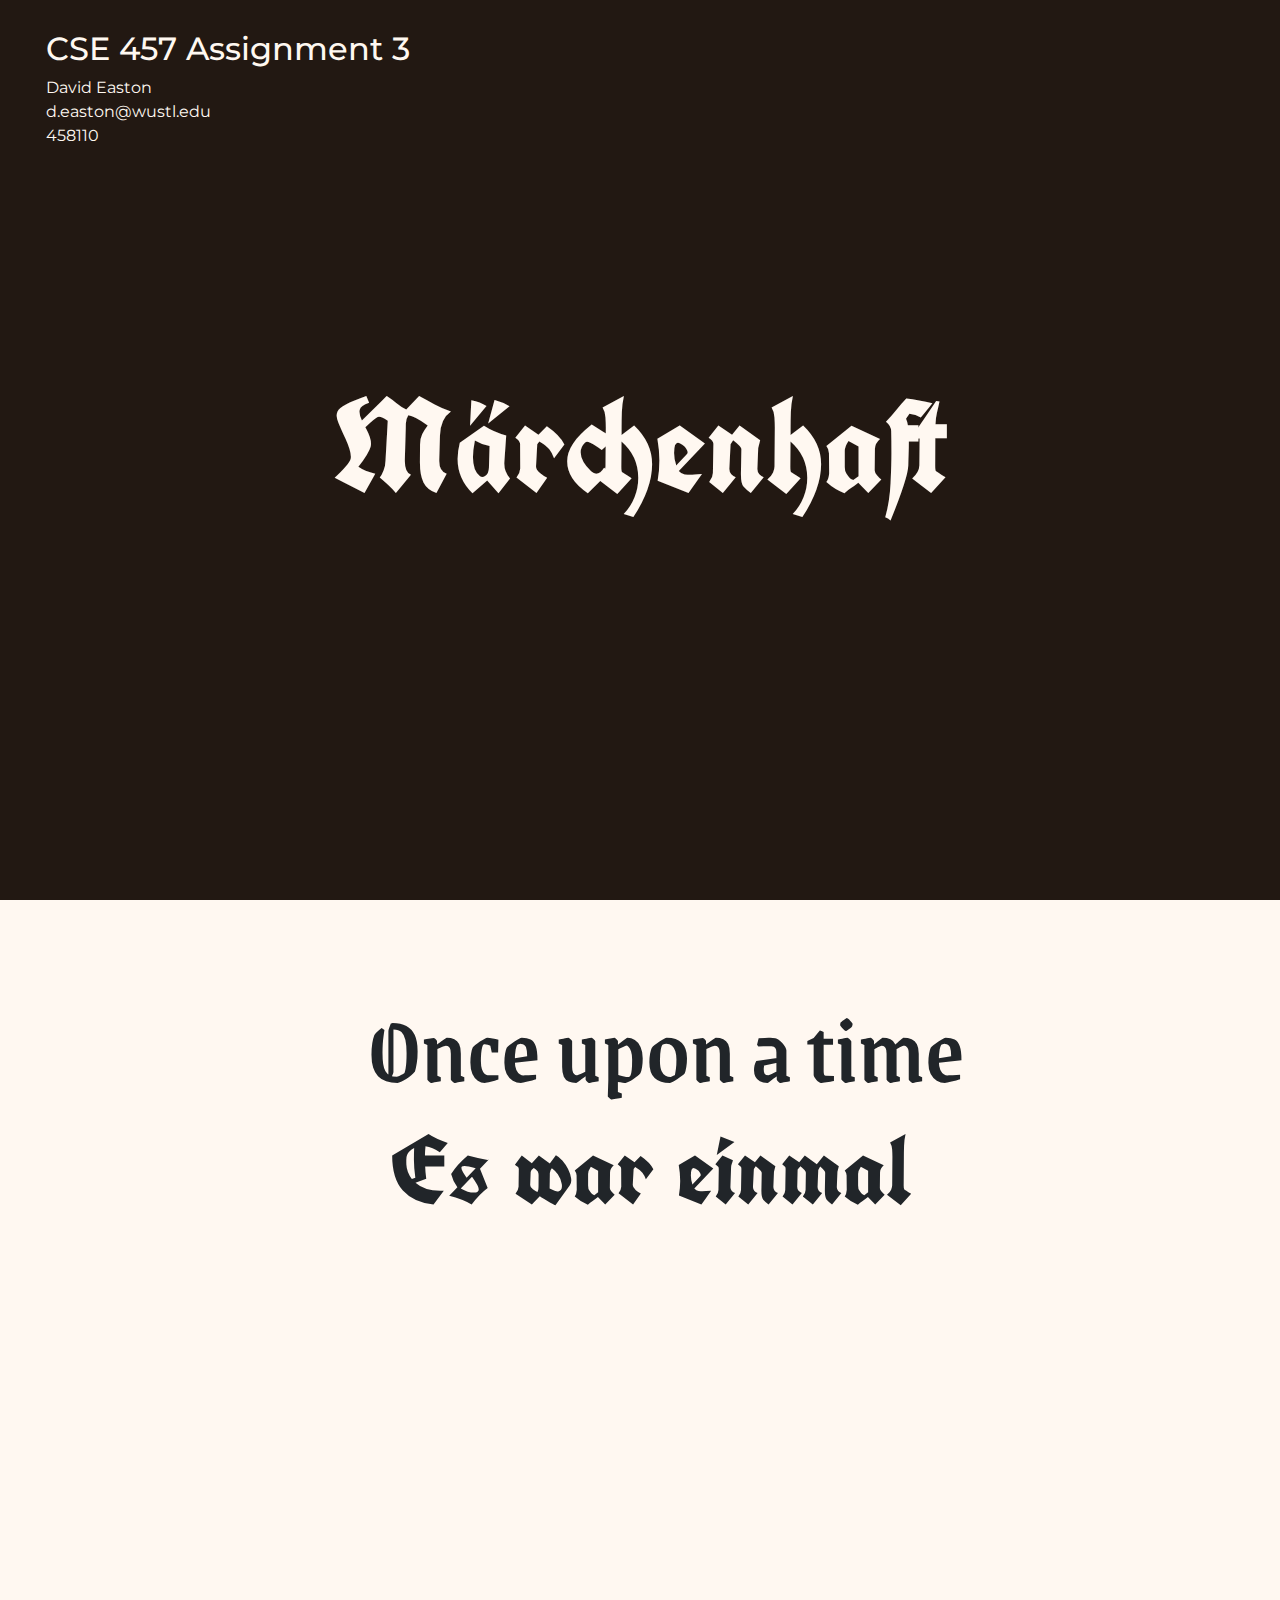
==== index.html @ a7b70faa "navbar working" ====
<!DOCTYPE html>
<html lang="en">
<head>
    <meta charset="UTF-8">
    <meta name="viewport" content="width=device-width, initial-scale=1.0">
    <title></title>

    <!-- Google font css -->
    <link href="https://fonts.googleapis.com/css2?family=UnifrakturCook:wght@700&display=swap" rel="stylesheet">    <!-- Fraktur for German font -->
    <link href="https://fonts.googleapis.com/css2?family=Grenze+Gotisch:wght@500&display=swap" rel="stylesheet">    <!-- Grenze Gotisch for English font -->
    <link href="https://fonts.googleapis.com/css2?family=Montserrat&family=UnifrakturCook:wght@700&display=swap" rel="stylesheet">  <!-- Montserrat for general-->
    <!-- bootstrap CSS -->
    <link rel="stylesheet" href="https://stackpath.bootstrapcdn.com/bootstrap/4.5.2/css/bootstrap.min.css" integrity="sha384-JcKb8q3iqJ61gNV9KGb8thSsNjpSL0n8PARn9HuZOnIxN0hoP+VmmDGMN5t9UJ0Z" crossorigin="anonymous">
    <!-- local css -->
    <link rel="stylesheet" href="css/style.css">
</head>
<body>
    <div id="lead-card">
        <div id="assignment-info">
            <h2 >CSE 457 Assignment 3</h2>
            <p class="subview-info">
                David Easton<br>
                d.easton@wustl.edu<br>
                458110
            </p>
        </div>
        <div id = "splash"> 
            <h1 id="title-text" class="german-font light"> Märchenhaft </h1>
        </div>
    </div>
    <div id="nav-card">
        <div class="content-wrapper">
            <h1 id="nav-head-eng" class="nav-head english-font"> Once upon a time </h1>
            <h1 id="nav-head-deu" class="nav-head german-font"> Es war einmal </h1> </h1>
            <div class="spacer"></div>
            <div id="navbar-wrapper"> 
                <div id="navbar">
                
                </div>
            </div>
        </div>
    </div>

    <h1 class="manuscript-font"></h1>

    <script src="https://d3js.org/d3.v6.min.js"></script>


    <script type="application/javascript" src="./model/key.js"></script>

    <script type="application/javascript" src="./js/navbar.js"></script>
    <script type="application/javascript" src="./js/funcs.js"></script>
    <script type="application/javascript" src="./js/main.js"></script>
    
</body>
</html>
---- css/style.css ----
@font-face {
    font-family: 'GoudyInitialen';
    src: url('GoudyIni.ttf') format('truetype'); /* Chrome 4+, Firefox 3.5, Opera 10+, Safari 3—5 */
    /* url('css/GoudyIni.woff') format('woff'), Chrome 6+, Firefox 3.6+, IE 9+, Safari 5.1+ */
}
 
 body {
     background-color: #FFF8F1;
     font-family: 'Montserrat', cursive;
 }

 /* div {
    display: inline-block;
    border: 1px solid lightgray;
   
} */

.spacer {
    height: 90px;
}

.light { 
    color:  #FFF8F1;
}

.german-font {
    font-family: 'UnifrakturCook', cursive;
}

.english-font {
    font-family: 'Grenze Gotisch', cursive;
}

.manuscript-font {
    font-family: 'GoudyInitialen';
    font-size: 200px;
}

.nav-head {
    font-size: 96px;
}

.content-wrapper {
    margin-top: 90px;
    width: 80%;
    margin-left: 10%;
    margin-right: 10%;
}

.navbar-tab { 
    fill: #FFF8F1;
    stroke: #221812;
    stroke-width: 3px;
    /* #221812 */

    padding: 15px;
    margin-top: 1em;

    font-size: 60px;
    color: #FFF8F1;
}

.navbar-tab-txt {
    font-size: 70px;
}

.active-tab {
    fill: #221812;
    stroke: #221812;
    stroke-width: 3px;
}

.active-tab-txt {
    fill: #FFF8F1;
    font-size: 70px;
    /* stroke: #221812;
    stroke-width: 3px; */
}



#lead-card {
    height: 100vh;
    background-color: #221812;
}

#nav-card {
    height: 200vh;
}

#splash {
    display: flex;
    justify-content: center;
    align-items: center;

    height: 60vh;
}

#title-text {
    font-size: 132px;
    color: #FFF8F1;;
}

#assignment-info {
    text-align: left;
    padding: 30px 30px;
    height: 20vh;
    margin-left: 1em;
    
    color:  #FFF8F1;
}

#nav-head-eng {
    text-align: left;
    padding-left: 240px;
}
#nav-head-deu {
    text-align: right;
    padding-right: 240px;
}

#navbar {
    display: flex;
    flex-direction: row;
    justify-content: space-around;
    align-items: center;
}

#navbar-wrapper {
    width: 90%;
    margin-left: 5%;
}
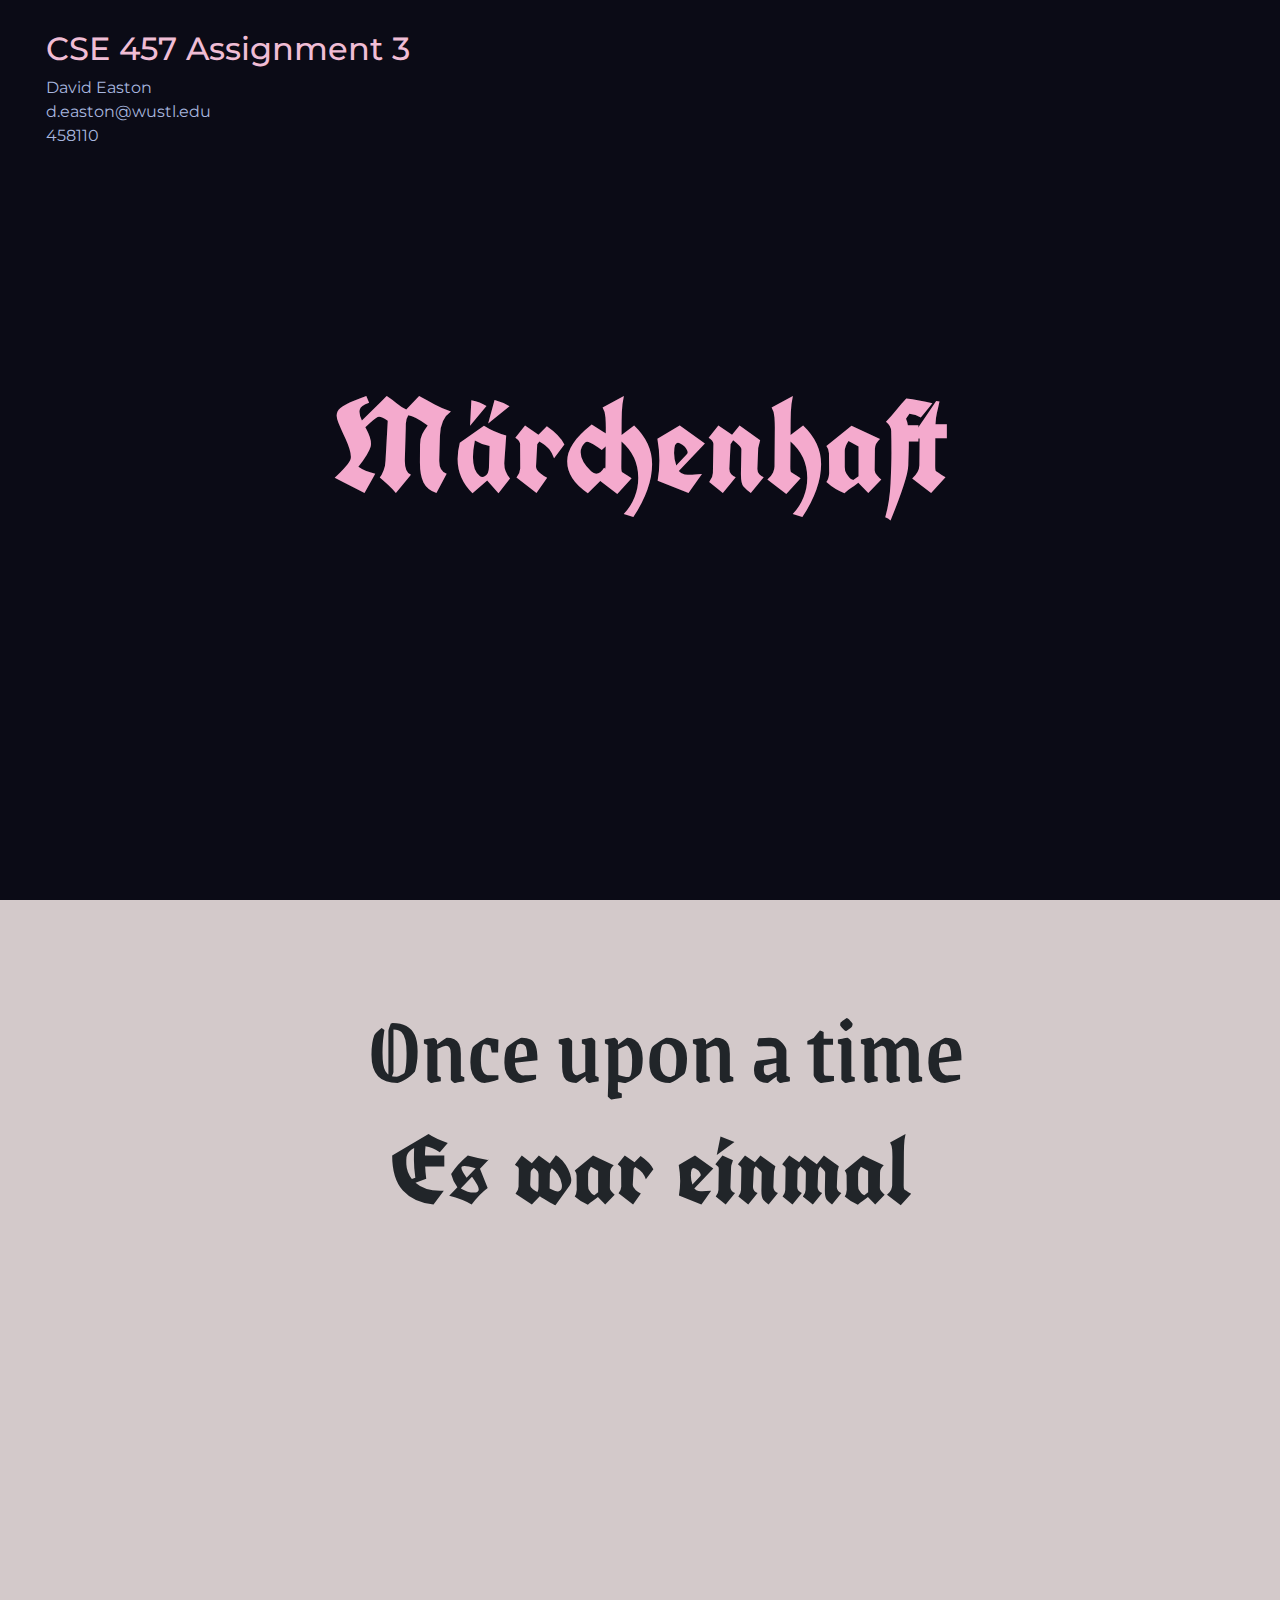
==== commit 896e872c: "text prep w python. generate token list for each language corpus" ====
--- a/index.html
+++ b/index.html
@@ -18,7 +18,7 @@
     <div id="lead-card">
         <div id="assignment-info">
             <h2 >CSE 457 Assignment 3</h2>
-            <p class="subview-info">
+            <p id="subview-info">
                 David Easton<br>
                 d.easton@wustl.edu<br>
                 458110
@@ -26,6 +26,7 @@
         </div>
         <div id = "splash"> 
             <h1 id="title-text" class="german-font light"> Märchenhaft </h1>
+            <!-- <img id="branches-bottom" src="./assets/tree.png"></img> -->
         </div>
     </div>
     <div id="nav-card">
@@ -35,10 +36,14 @@
             <div class="spacer"></div>
             <div id="navbar-wrapper"> 
                 <div id="navbar">
-                
                 </div>
             </div>
         </div>
+    </div>
+    <div class="spacer"></div>
+    <div id="column-card">
+        <div class="col"></div>
+        <div class="col"></div>
     </div>
 
     <h1 class="manuscript-font"></h1>
--- a/css/style.css
+++ b/css/style.css
@@ -6,7 +6,9 @@
 }
  
  body {
-     background-color: #FFF8F1;
+     /* background-color: #FFF8F1; */
+     background-color: #d3c9ca;
+     
      font-family: 'Montserrat', cursive;
  }
 
@@ -19,9 +21,13 @@
 .spacer {
     height: 90px;
 }
+.spacer-small {
+    height: 45px;
+}
 
 .light { 
-    color:  #FFF8F1;
+    /* color:  #FFF8F1; */
+    color: #f4aacd;
 }
 
 .german-font {
@@ -49,8 +55,8 @@
 }
 
 .navbar-tab { 
-    fill: #FFF8F1;
-    stroke: #221812;
+    fill: #d3c9ca;
+    stroke: #0b0b16;
     stroke-width: 3px;
     /* #221812 */
 
@@ -66,13 +72,13 @@
 }
 
 .active-tab {
-    fill: #221812;
-    stroke: #221812;
+    fill: #0b0b16;
+    stroke: #0b0b16;
     stroke-width: 3px;
 }
 
 .active-tab-txt {
-    fill: #FFF8F1;
+    fill:  #a7b6df;
     font-size: 70px;
     /* stroke: #221812;
     stroke-width: 3px; */
@@ -82,11 +88,12 @@
 
 #lead-card {
     height: 100vh;
-    background-color: #221812;
+    /* background-color: #221812; */
+    background-color: #0b0b16
 }
 
 #nav-card {
-    height: 200vh;
+    height: 40vh;
 }
 
 #splash {
@@ -99,7 +106,8 @@
 
 #title-text {
     font-size: 132px;
-    color: #FFF8F1;;
+    /* color: #FFF8F1; */
+    color: #f4aacd;
 }
 
 #assignment-info {
@@ -108,16 +116,35 @@
     height: 20vh;
     margin-left: 1em;
     
-    color:  #FFF8F1;
+    color:  #f0bdd5;
+}
+#subview-info {
+    /* color: #fffbd1; */
+    color:  #a7b6df;
 }
 
 #nav-head-eng {
     text-align: left;
     padding-left: 240px;
+    /* clip-path: polygon(0% 0%, 100% 50px, 100% 100%, 0% calc(100% - 50px));
+    background-color: #243e86; */
+
+    /* margin-left: 240px;
+    text-align: left;
+    padding: 40px;
+    clip-path: polygon(0px 20%, 95% 20%, 100% 80%, 5% 95%);
+    background-color: #243e86;
+    width: 700px; */
 }
 #nav-head-deu {
     text-align: right;
     padding-right: 240px;
+     /* margin-right: 240px; */
+   /* text-align: right;
+    padding: 40px;
+    clip-path: polygon(0px 20%, 95% 20%, 100% 80%, 5% 95%);
+    background-color: #243e86;
+    width: 700px; */
 }
 
 #navbar {
@@ -131,3 +158,25 @@
     width: 90%;
     margin-left: 5%;
 }
+
+#branches-bottom {
+    position: absolute;
+    bottom: 0;
+    right: 0;
+    height: 200px;
+    width: 300px;
+}
+
+#column-card {
+    display: flex;
+    flex-direction: row;
+    height: 200vh;    
+}
+
+.col {
+    display: flex;
+    flex-direction: column;
+
+    width: 42%;
+    margin-right: 3%;
+}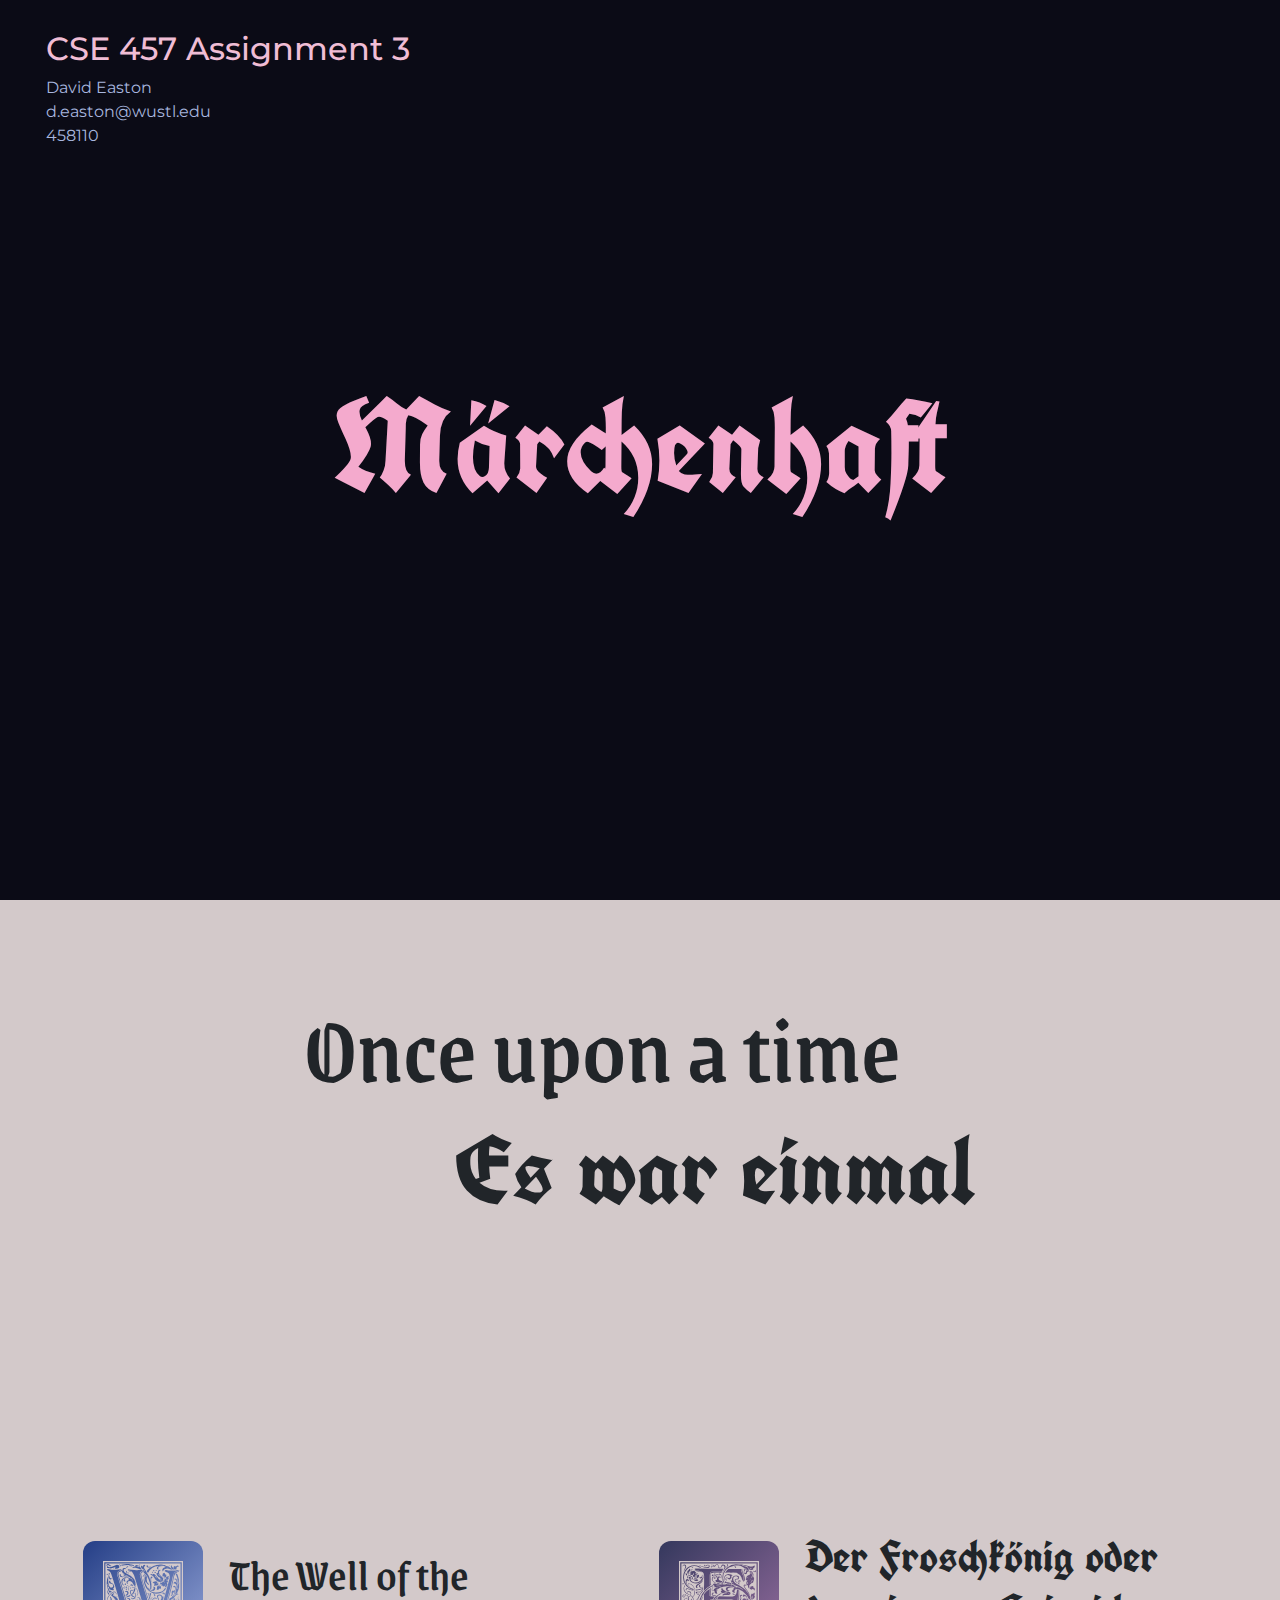
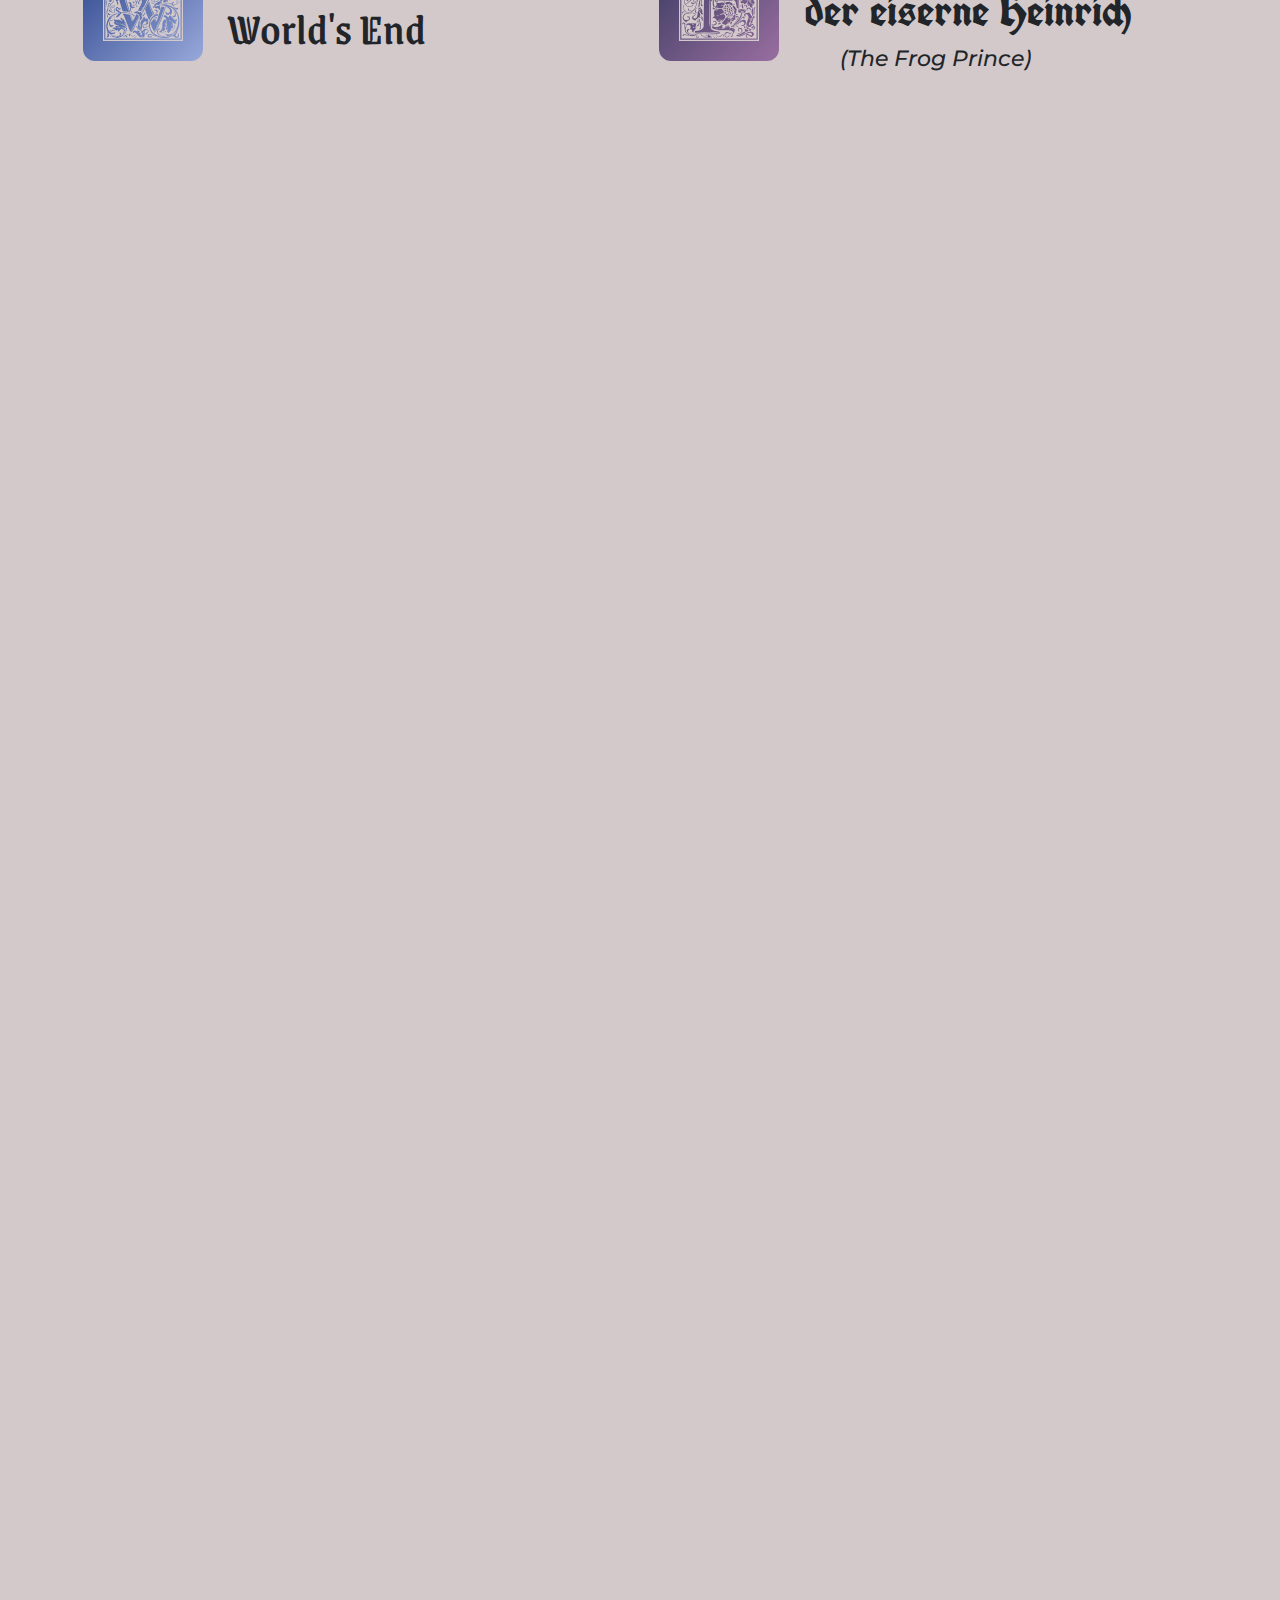
==== commit 5d8f8361: "title updates on navbar click, but that click is a lil buggy" ====
--- a/index.html
+++ b/index.html
@@ -29,6 +29,7 @@
             <!-- <img id="branches-bottom" src="./assets/tree.png"></img> -->
         </div>
     </div>
+    <div class="spacer"></div>
     <div id="nav-card">
         <div class="content-wrapper">
             <h1 id="nav-head-eng" class="nav-head english-font"> Once upon a time </h1>
@@ -40,22 +41,50 @@
             </div>
         </div>
     </div>
-    <div class="spacer"></div>
-    <div id="column-card">
-        <div class="col"></div>
-        <div class="col"></div>
+    <div id="column-card" class="content-wrapper">
+        <div class="col">
+            <div class="col-icon-card" id="english-col-icon-card"> 
+                <h2 class="col-icon manuscript-font" id="english-col-icon">W</h2>
+                <h2 class="story-title english-font" id="english-story-title">The Well of the World's End</h2>
+            </div>
+            <div class="english-font text-length-chart" id="english-length-chart"> 
+
+            </div>
+            <div class="emotive-chart" id="english-emotive-chart"> </div>
+        </div>
+        <div class="col">
+            <div class="col-icon-card" id="german-col-icon-card"> 
+                <h2 class="col-icon manuscript-font" id="german-col-icon">F</h2>
+                <div id="german-titles">
+                    <h2 class="german-font" id="german-story-title">Der Froschkönig oder der eiserne Heinrich</h2>
+                    <h3 id="german-story-subtitle">(The Frog Prince)</h3>
+                </div>
+            </div>
+            <div class="text-length-chart" id="german-length-chart"> 
+
+            </div>
+            <div class="emotive-chart" id="german-emotive-chart"> </div>
+        </div>
     </div>
 
     <h1 class="manuscript-font"></h1>
 
     <script src="https://d3js.org/d3.v6.min.js"></script>
-
+    <script 
+        src="https://code.jquery.com/jquery-3.5.1.min.js"
+        integrity="sha256-9/aliU8dGd2tb6OSsuzixeV4y/faTqgFtohetphbbj0="
+        crossorigin="anonymous">
+    </script>
 
     <script type="application/javascript" src="./model/key.js"></script>
 
     <script type="application/javascript" src="./js/navbar.js"></script>
+    <script type="application/javascript" src="./js/lengthChart.js"></script>
+    <script type="application/javascript" src="./js/main.js"></script>
+
     <script type="application/javascript" src="./js/funcs.js"></script>
-    <script type="application/javascript" src="./js/main.js"></script>
+    <script type="application/javascript" src="./js/consts.js"></script>
+    
     
 </body>
 </html>--- a/css/style.css
+++ b/css/style.css
@@ -40,7 +40,7 @@
 
 .manuscript-font {
     font-family: 'GoudyInitialen';
-    font-size: 200px;
+    /* font-size: 200px; */
 }
 
 .nav-head {
@@ -48,10 +48,10 @@
 }
 
 .content-wrapper {
-    margin-top: 90px;
-    width: 80%;
-    margin-left: 10%;
-    margin-right: 10%;
+    /* margin-top: 90px; */
+    width: 90%;
+    margin-left: 5%;
+    margin-right: 5%;
 }
 
 .navbar-tab { 
@@ -68,7 +68,7 @@
 }
 
 .navbar-tab-txt {
-    font-size: 70px;
+    font-size: 45px;
 }
 
 .active-tab {
@@ -79,9 +79,69 @@
 
 .active-tab-txt {
     fill:  #a7b6df;
-    font-size: 70px;
-    /* stroke: #221812;
-    stroke-width: 3px; */
+    font-size: 45px;
+}
+
+.col-icon-card {
+    height: 150px;
+    /* width: 80px;
+    background-color: #0b0b16; */
+    
+    display: flex;
+    align-items: center;
+    justify-content: center;
+}
+.col-icon {
+    height: 120px;
+    width: 120px;
+    font-size: 100px;
+    padding-left: 20px;
+    border-radius: 10%;
+}
+#english-col-icon {
+    background-image: linear-gradient(to bottom right, #243e86    , #98a8da);
+    color: #d3c9ca;
+}
+#german-col-icon {
+    background-image: linear-gradient(to bottom right, #34385d, #996ea0);
+    color:#d3c9ca;
+}
+#german-titles{
+    flex-direction: column;
+    margin-left: 5%;
+    width: 70%;
+    
+    /* class="story-title" */
+}
+#english-story-title{
+    font-size: 45px;
+}
+
+#german-story-title{
+    font-size: 45px;
+}
+#german-story-subtitle {
+    font-style: italic;
+    padding-left: 35px;
+    font-size: 22px;
+}
+
+.story-title {
+    margin-left: 5%;
+    width: 70%;
+}
+
+.col-title-card {
+    height: 200px;
+    width: 90%;
+    /* margin-left: 5%;
+    margin-right: 5%; */
+    margin: 5%;
+}
+
+.text-length-chart {
+    width: 100%;
+    height: 10vh;
 }
 
 
@@ -93,7 +153,7 @@
 }
 
 #nav-card {
-    height: 40vh;
+    height: 60vh;
 }
 
 #splash {
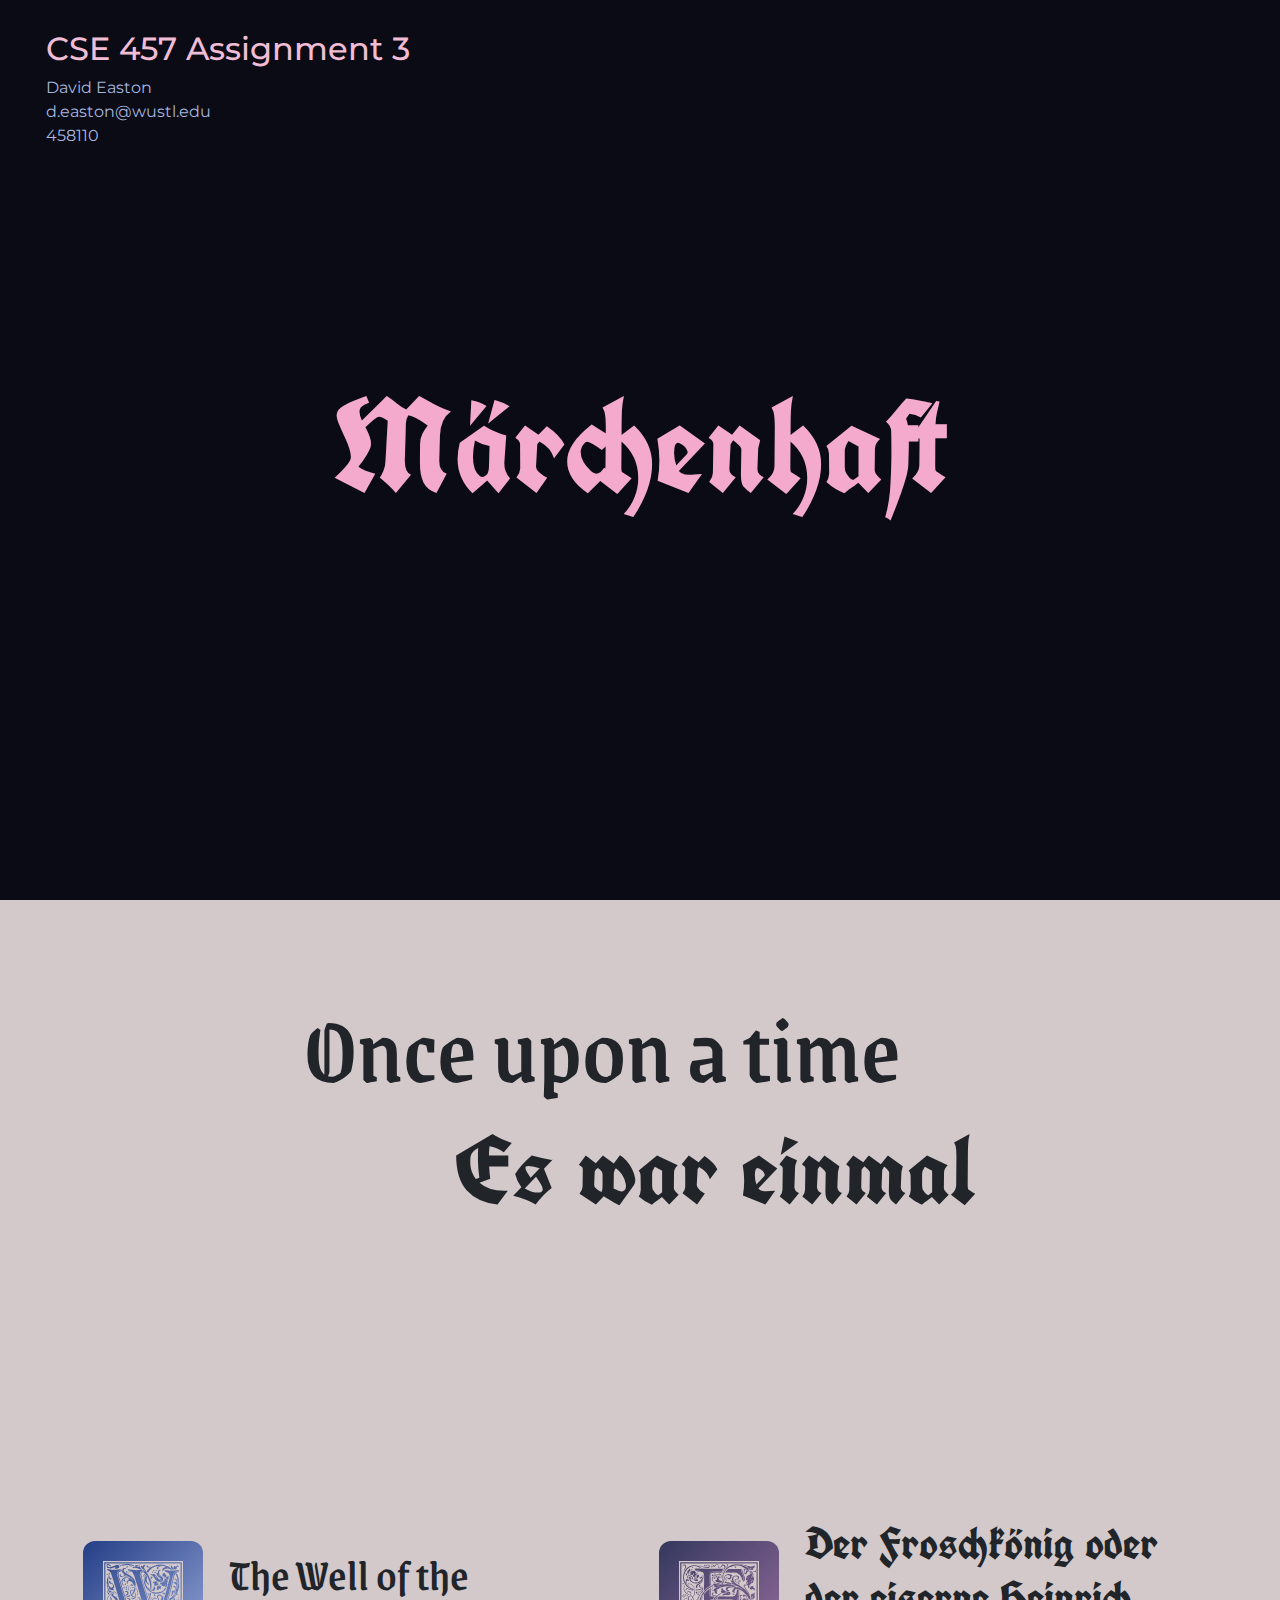
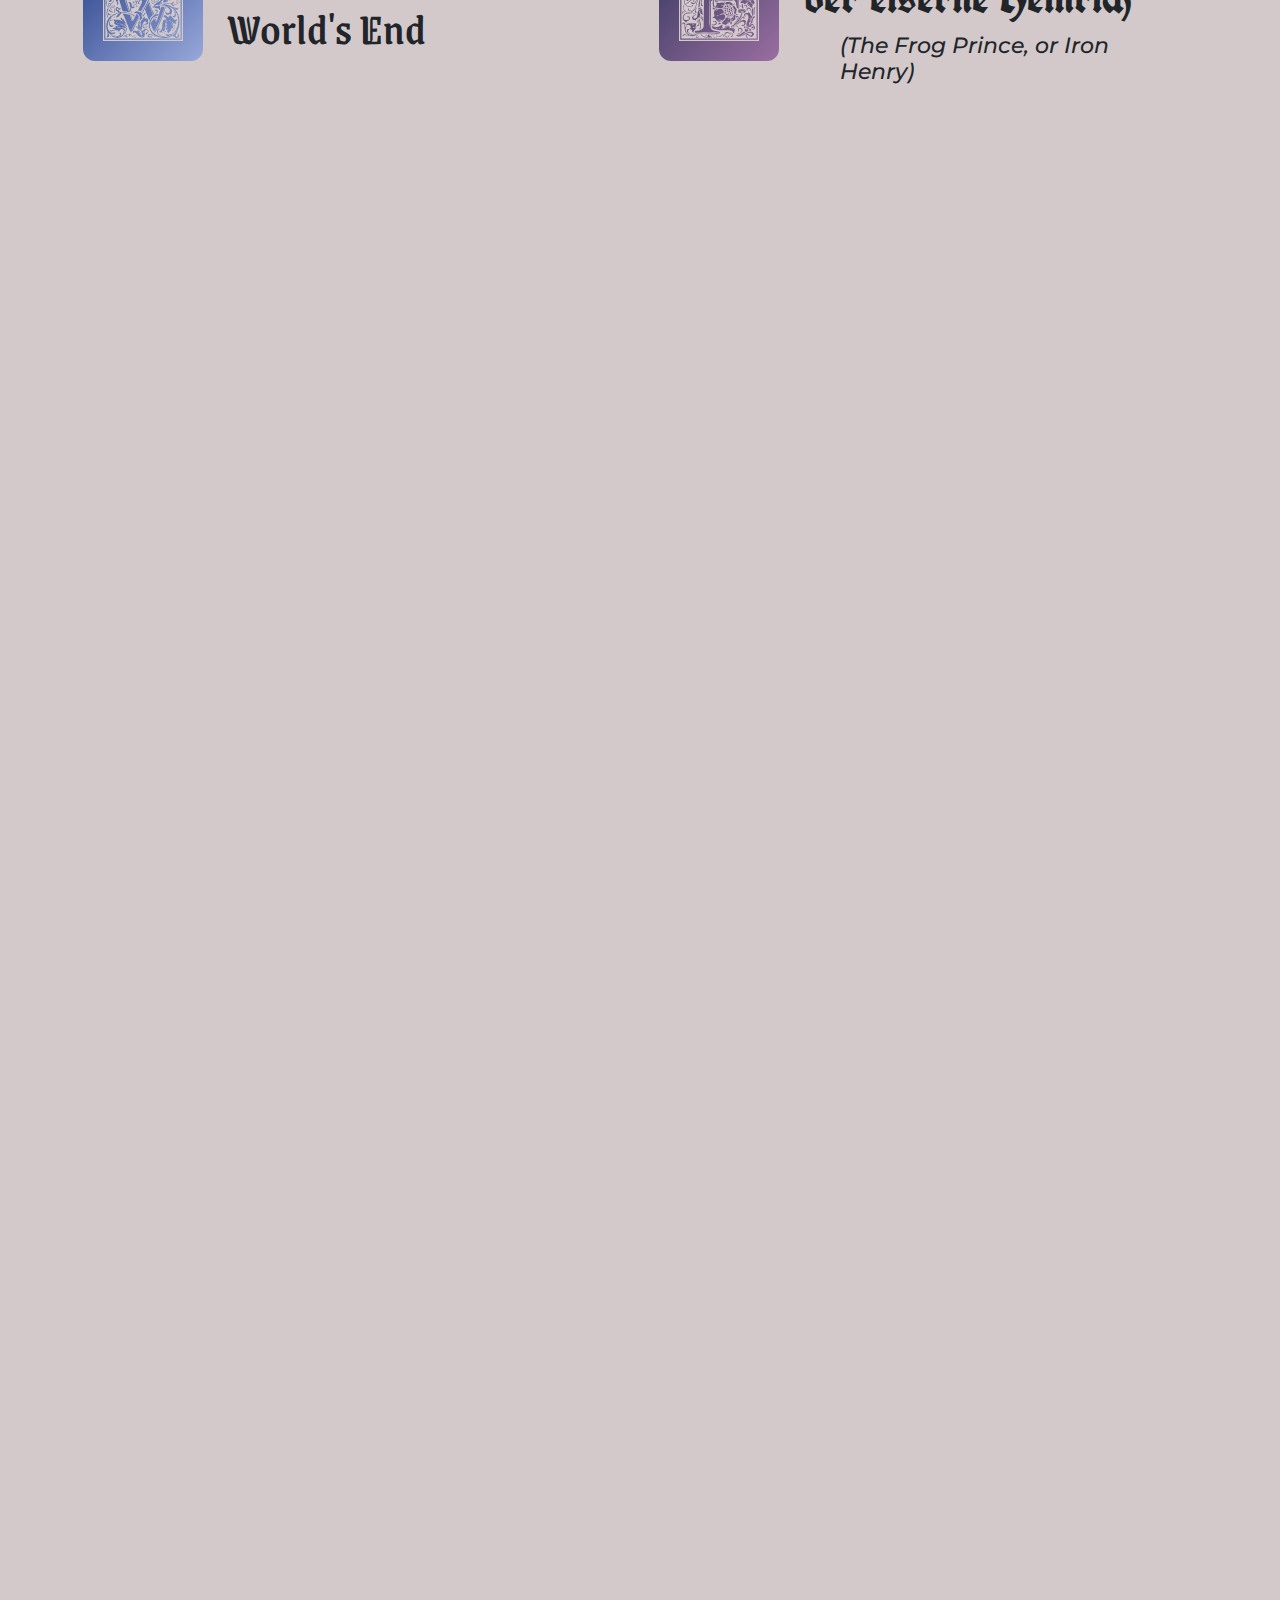
==== commit 153ae70b: "length chart working and styled" ====
--- a/index.html
+++ b/index.html
@@ -47,8 +47,8 @@
                 <h2 class="col-icon manuscript-font" id="english-col-icon">W</h2>
                 <h2 class="story-title english-font" id="english-story-title">The Well of the World's End</h2>
             </div>
-            <div class="english-font text-length-chart" id="english-length-chart"> 
-
+            <div class="text-length-chart" id="english-length-chart"> 
+                <div class="spacer-small"></div>
             </div>
             <div class="emotive-chart" id="english-emotive-chart"> </div>
         </div>
@@ -57,11 +57,11 @@
                 <h2 class="col-icon manuscript-font" id="german-col-icon">F</h2>
                 <div id="german-titles">
                     <h2 class="german-font" id="german-story-title">Der Froschkönig oder der eiserne Heinrich</h2>
-                    <h3 id="german-story-subtitle">(The Frog Prince)</h3>
+                    <h3 id="german-story-subtitle">(The Frog Prince, or Iron Henry)</h3>
                 </div>
             </div>
             <div class="text-length-chart" id="german-length-chart"> 
-
+                <div class="spacer-small"></div>
             </div>
             <div class="emotive-chart" id="german-emotive-chart"> </div>
         </div>
@@ -79,7 +79,9 @@
     <script type="application/javascript" src="./model/key.js"></script>
 
     <script type="application/javascript" src="./js/navbar.js"></script>
-    <script type="application/javascript" src="./js/lengthChart.js"></script>
+    <!-- <script type="application/javascript" src="./js/lengthChart.js"></script> -->
+    <script type="application/javascript" src="./js/englishLengthChart.js"></script>
+    <script type="application/javascript" src="./js/germanLengthChart.js"></script>
     <script type="application/javascript" src="./js/main.js"></script>
 
     <script type="application/javascript" src="./js/funcs.js"></script>
--- a/css/style.css
+++ b/css/style.css
@@ -99,7 +99,7 @@
     border-radius: 10%;
 }
 #english-col-icon {
-    background-image: linear-gradient(to bottom right, #243e86    , #98a8da);
+    background-image: linear-gradient(to bottom right, #243e86, #98a8da);
     color: #d3c9ca;
 }
 #german-col-icon {
@@ -141,9 +141,8 @@
 
 .text-length-chart {
     width: 100%;
-    height: 10vh;
-}
-
+    height: 50vh;
+}
 
 
 #lead-card {
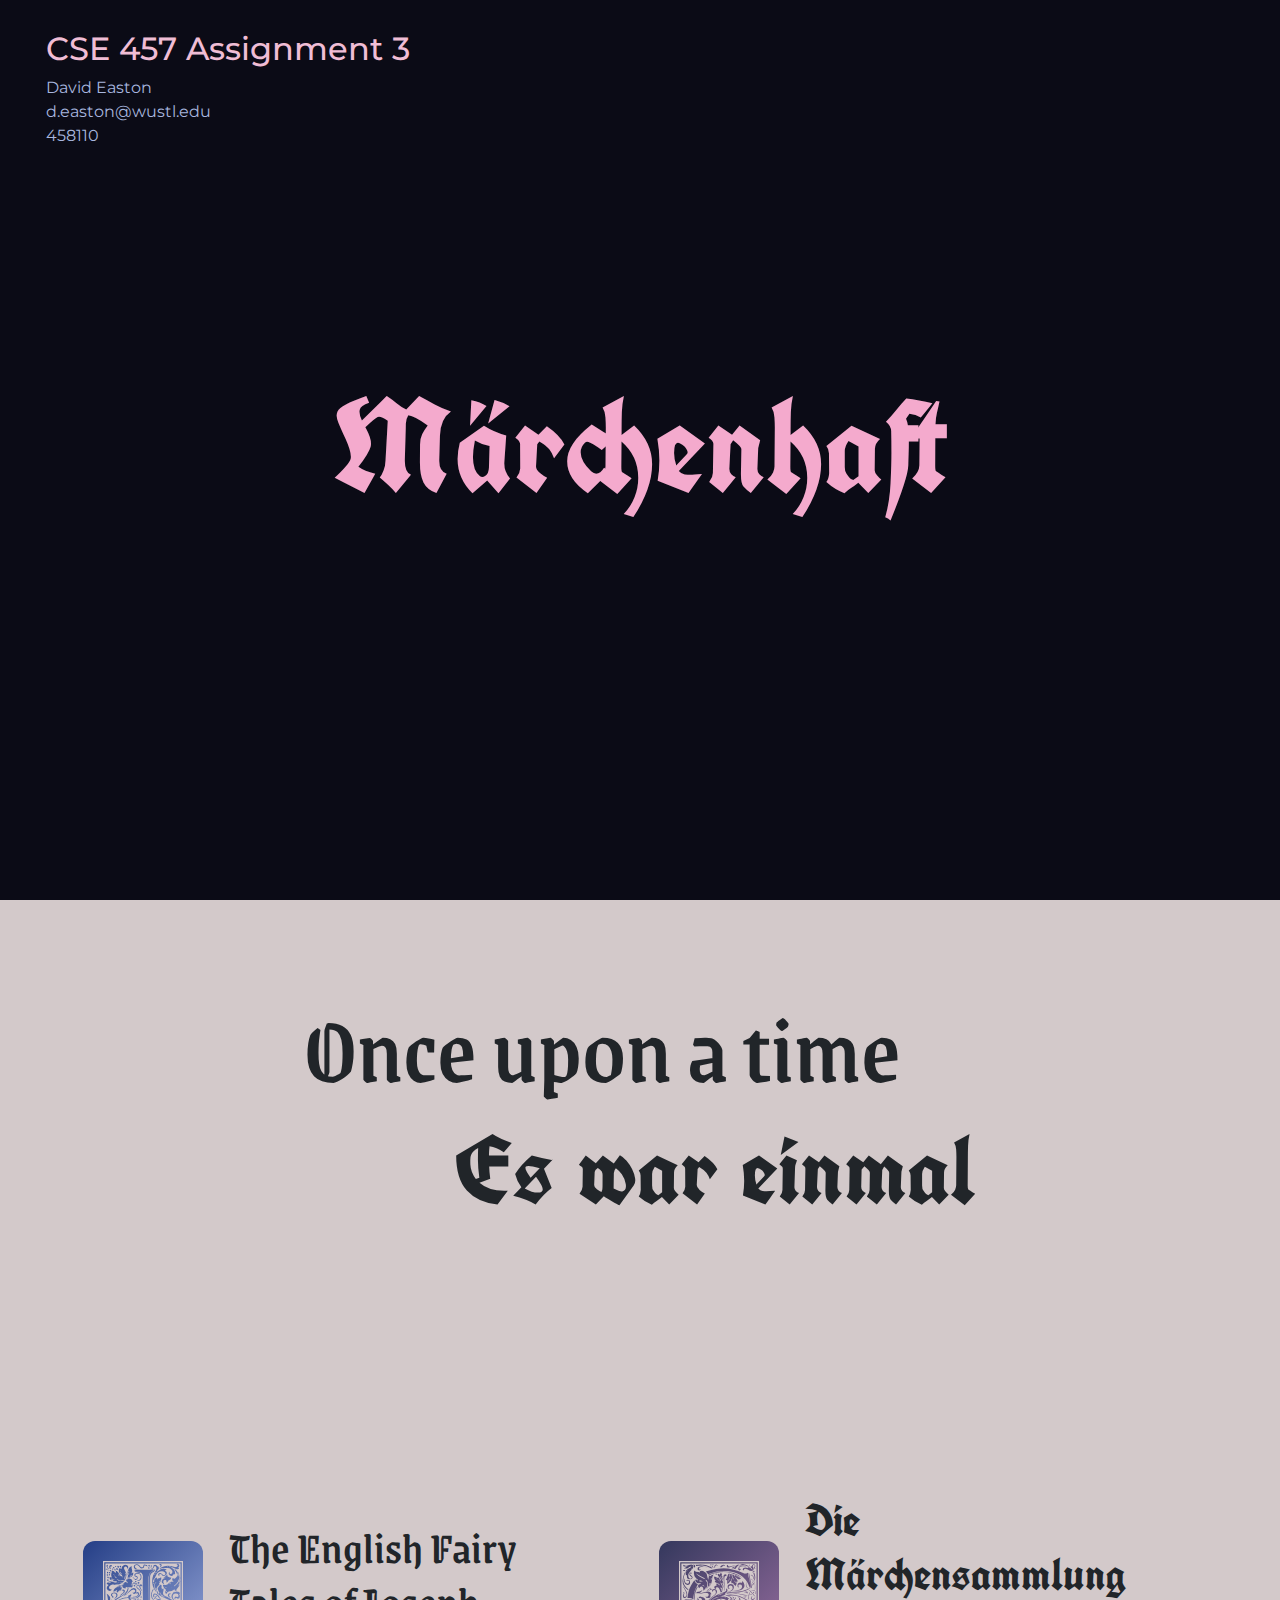
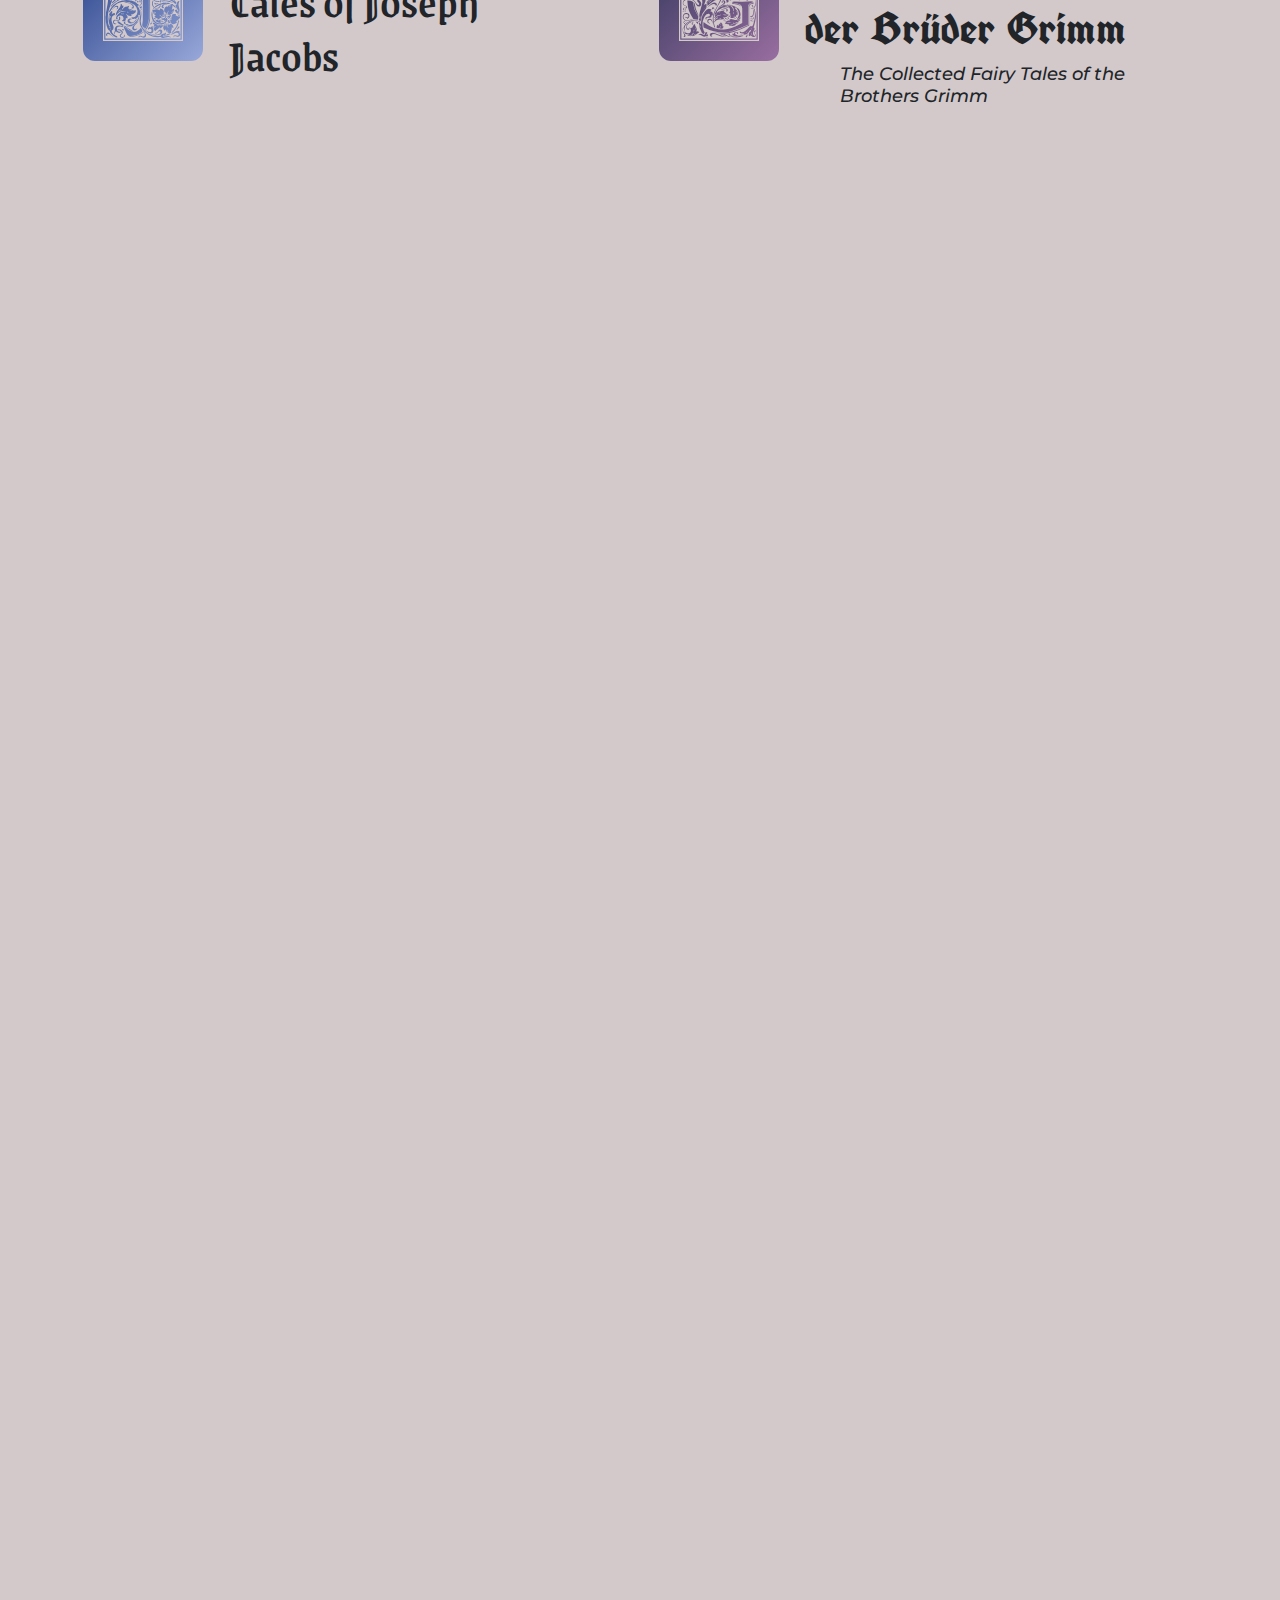
==== commit e72372fd: "bar chart done" ====
--- a/index.html
+++ b/index.html
@@ -44,26 +44,30 @@
     <div id="column-card" class="content-wrapper">
         <div class="col">
             <div class="col-icon-card" id="english-col-icon-card"> 
-                <h2 class="col-icon manuscript-font" id="english-col-icon">W</h2>
-                <h2 class="story-title english-font" id="english-story-title">The Well of the World's End</h2>
+                <h2 class="col-icon manuscript-font" id="english-col-icon">J</h2>
+                <h2 class="story-title english-font" id="english-story-title">The English Fairy Tales of Joseph Jacobs</h2>
             </div>
             <div class="text-length-chart" id="english-length-chart"> 
                 <div class="spacer-small"></div>
             </div>
             <div class="emotive-chart" id="english-emotive-chart"> </div>
+            <div class="spacer-small"></div>
+            <div class="valence-chart" id="english-valence-chart"> </div>
         </div>
         <div class="col">
             <div class="col-icon-card" id="german-col-icon-card"> 
-                <h2 class="col-icon manuscript-font" id="german-col-icon">F</h2>
+                <h2 class="col-icon manuscript-font" id="german-col-icon">G</h2>
                 <div id="german-titles">
-                    <h2 class="german-font" id="german-story-title">Der Froschkönig oder der eiserne Heinrich</h2>
-                    <h3 id="german-story-subtitle">(The Frog Prince, or Iron Henry)</h3>
+                    <h2 class="german-font" id="german-story-title">Die Märchensammlung der Brüder Grimm</h2>
+                    <h3 id="german-story-subtitle">The Collected Fairy Tales of the Brothers Grimm</h3>
                 </div>
             </div>
             <div class="text-length-chart" id="german-length-chart"> 
                 <div class="spacer-small"></div>
             </div>
-            <div class="emotive-chart" id="german-emotive-chart"> </div>
+            <div class="emotive-chart" id="german-emotive-chart"></div>
+            <div class="spacer-small"></div>
+            <div class="valence-chart" id="german-valence-chart"> </div>
         </div>
     </div>
 
@@ -82,6 +86,8 @@
     <!-- <script type="application/javascript" src="./js/lengthChart.js"></script> -->
     <script type="application/javascript" src="./js/englishLengthChart.js"></script>
     <script type="application/javascript" src="./js/germanLengthChart.js"></script>
+    <script type="application/javascript" src="./js/radarChart.js"></script>
+    <script type="application/javascript" src="./js/valenceBarChart.js"></script>
     <script type="application/javascript" src="./js/main.js"></script>
 
     <script type="application/javascript" src="./js/funcs.js"></script>
--- a/css/style.css
+++ b/css/style.css
@@ -123,7 +123,7 @@
 #german-story-subtitle {
     font-style: italic;
     padding-left: 35px;
-    font-size: 22px;
+    font-size: 18px;
 }
 
 .story-title {
@@ -132,16 +132,14 @@
 }
 
 .col-title-card {
-    height: 200px;
+    height: 225px;
     width: 90%;
-    /* margin-left: 5%;
-    margin-right: 5%; */
     margin: 5%;
 }
 
 .text-length-chart {
     width: 100%;
-    height: 50vh;
+    height: 45vh;
 }
 
 
@@ -213,6 +211,11 @@
     align-items: center;
 }
 
+#navbar-SVG {
+    width: 1400px;
+    height: 100px;
+}
+
 #navbar-wrapper {
     width: 90%;
     margin-left: 5%;
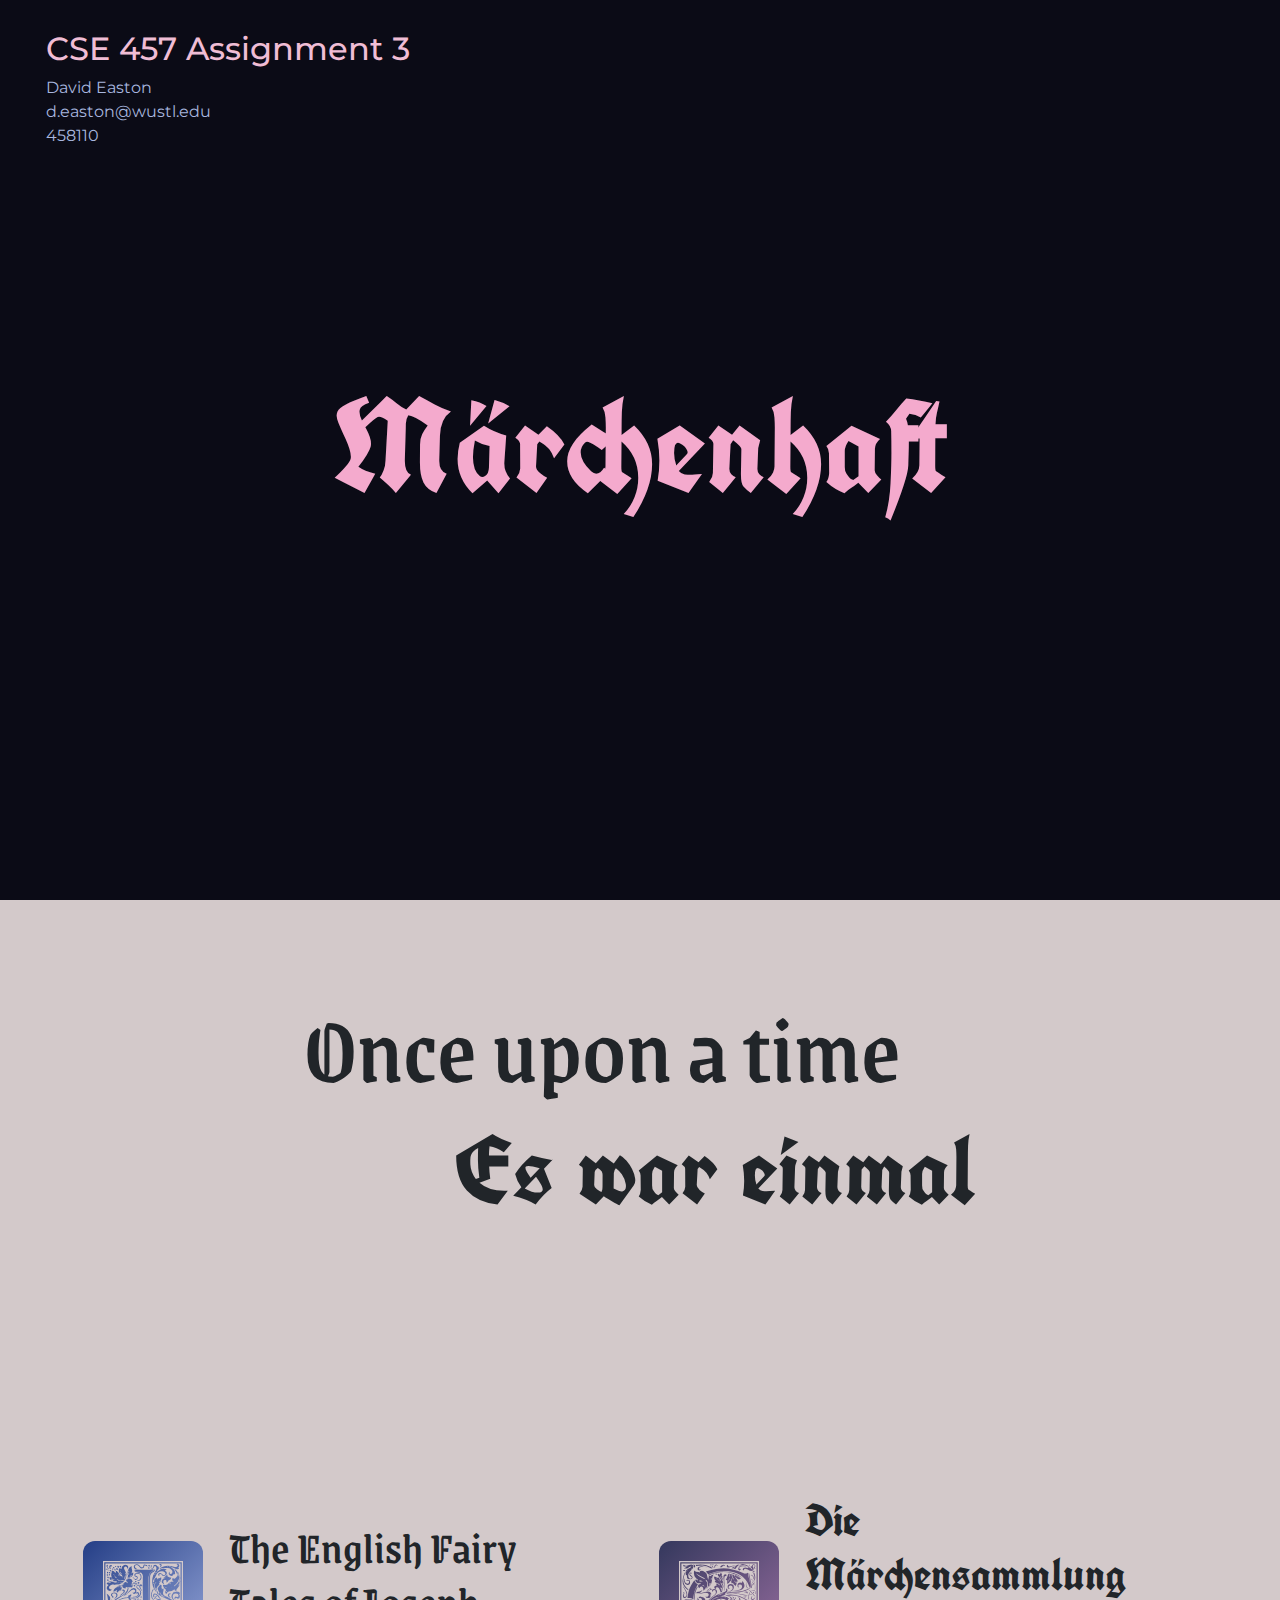
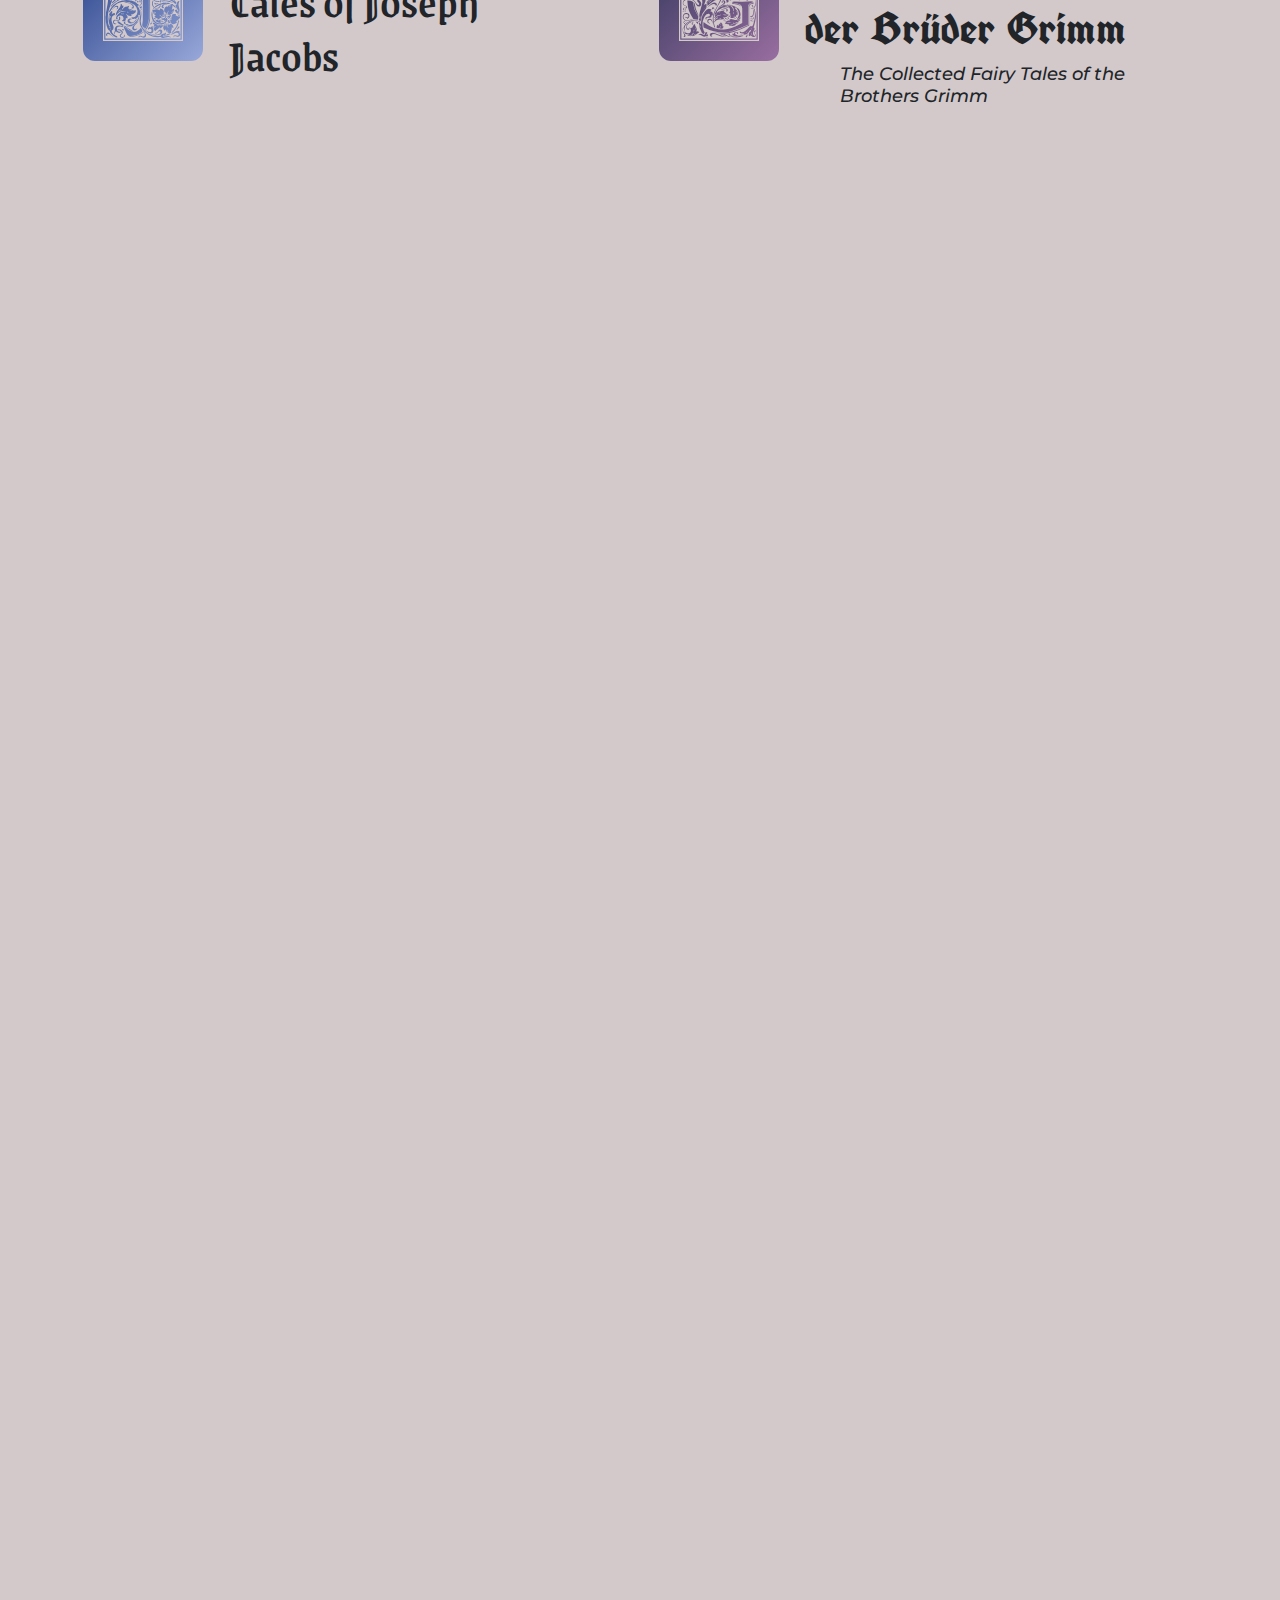
==== commit a63d5676: "and boom it looks pretty too" ====
--- a/index.html
+++ b/index.html
@@ -51,7 +51,6 @@
                 <div class="spacer-small"></div>
             </div>
             <div class="emotive-chart" id="english-emotive-chart"> </div>
-            <div class="spacer-small"></div>
             <div class="valence-chart" id="english-valence-chart"> </div>
         </div>
         <div class="col">
@@ -66,7 +65,6 @@
                 <div class="spacer-small"></div>
             </div>
             <div class="emotive-chart" id="german-emotive-chart"></div>
-            <div class="spacer-small"></div>
             <div class="valence-chart" id="german-valence-chart"> </div>
         </div>
     </div>
--- a/css/style.css
+++ b/css/style.css
@@ -232,7 +232,7 @@
 #column-card {
     display: flex;
     flex-direction: row;
-    height: 200vh;    
+    height: 225vh;    
 }
 
 .col {
